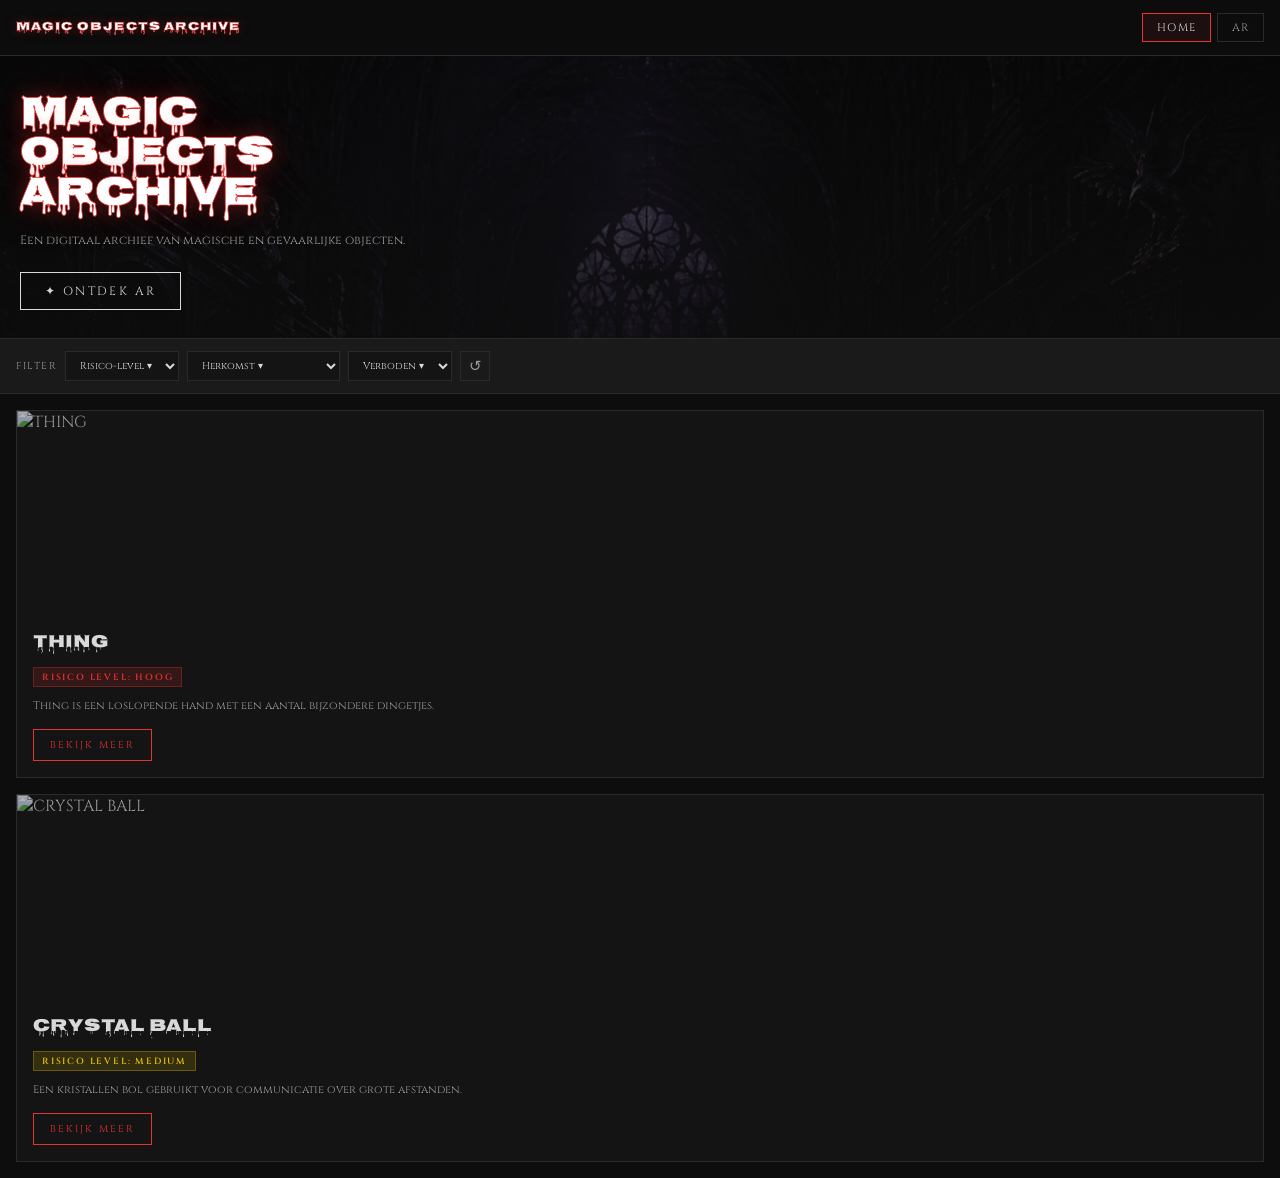
==== index.html @ 566a0c9f "Create index.html" ====
<!DOCTYPE html>
<html lang="nl">
<head>
  <meta charset="UTF-8">
  <meta name="viewport" content="width=device-width, initial-scale=1.0">
  <title>Magic Objects Archive</title>
  <link href="https://fonts.googleapis.com/css2?family=Nosifer&family=Cinzel:wght@400;600&family=Cinzel+Decorative:wght@400&display=swap" rel="stylesheet">
  <!-- A-Frame 1.2.0 + AR.js 3.4.0 (aanbevolen combinatie) -->
  <script src="https://aframe.io/releases/1.6.0/aframe.min.js"></script>
  <script src="https://raw.githack.com/AR-js-org/AR.js/3.4.7/aframe/build/aframe-ar.js"></script>
  <style>
    /* Kleuren */
    :root {
      --zwart: #0D0D0D;
      --donkergrijs: #1A1A1A;
      --kaartkleur: #141414;
      --tekst: #D9D9D9;
      --tekst-zacht: #9A9A9A;
      --rood: #E63232;
      --paars: #9561D0;
      --goud: #E6C200;
      --rand: #2A2A2A;
      --nav-hoogte: 56px;
    }

    * {
      margin: 0;
      padding: 0;
      box-sizing: border-box;
    }

    body {
      background-color: var(--zwart);
      color: var(--tekst);
      font-family: 'Cinzel', serif;
      min-height: 100vh;
    }

    /* Navigatie */
    nav {
      position: fixed;
      top: 0;
      left: 0;
      right: 0;
      height: var(--nav-hoogte);
      background-color: rgba(13, 13, 13, 0.95);
      border-bottom: 1px solid var(--rand);
      display: flex;
      align-items: center;
      justify-content: space-between;
      padding: 0 16px;
      z-index: 100;
    }

    .nav-logo {
      font-family: 'Nosifer', cursive;
      font-size: 12px;
      letter-spacing: 0.08em;
      text-transform: uppercase;
      color: #fff;
      -webkit-text-stroke: 0.5px var(--rood);
      text-shadow: 0 0 12px rgba(230, 50, 50, 0.35);
    }

    .nav-knoppen {
      display: flex;
      gap: 6px;
    }

    .nav-knop {
      background: none;
      border: 1px solid var(--rand);
      color: var(--tekst-zacht);
      font-family: 'Cinzel', serif;
      font-size: 11px;
      letter-spacing: 0.1em;
      padding: 6px 14px;
      cursor: pointer;
      text-transform: uppercase;
    }

    .nav-knop:hover,
    .nav-knop.actief {
      border-color: var(--rood);
      color: var(--tekst);
      background-color: rgba(230, 50, 50, 0.08);
    }

    /* Pagina's */
    .pagina {
      display: none;
      padding-top: var(--nav-hoogte);
      min-height: 100vh;
    }

    .pagina.actief {
      display: block;
    }

    /* Hero sectie */
    .hero {
      padding: 40px 20px 28px;
      position: relative;
      overflow: hidden;
      background-image: url('[data-uri]');
      background-size: cover;
      background-position: center top;
    }

    .hero::before {
      content: '';
      position: absolute;
      top: 0; left: 0; right: 0; bottom: 0;
      background: linear-gradient(to bottom, rgba(13,13,13,0.55) 0%, rgba(13,13,13,0.88) 100%);
      pointer-events: none;
    }

    .hero > * {
      position: relative;
      z-index: 1;
    }

    .hero-titel {
      font-family: 'Nosifer', cursive;
      font-size: 40px;
      line-height: 1;
      color: #fff;
      -webkit-text-stroke: 0.75px var(--rood);
      text-shadow: 0 0 20px rgba(230, 50, 50, 0.4), 0 0 60px rgba(230, 50, 50, 0.15);
      animation: flikkeren 6s infinite;
    }

    @keyframes flikkeren {
      0%, 97%, 100% { opacity: 1; }
      98% { opacity: 0.8; }
      99% { opacity: 1; }
    }


    .hero-tekst {
      font-size: 12px;
      color: var(--tekst-zacht);
      margin-top: 14px;
      line-height: 1.7;
    }

    .knop-rood {
      display: inline-block;
      margin-top: 22px;
      padding: 10px 24px;
      background-color: transparent;
      color: var(--tekst);
      font-family: 'Cinzel', serif;
      font-size: 12px;
      letter-spacing: 0.2em;
      text-transform: uppercase;
      border: 1px solid var(--tekst);
      cursor: pointer;
    }

    .knop-rood:hover {
      border-color: var(--rood);
      color: var(--rood);
    }

    /* Filter balk */
    .filter-balk {
      display: flex;
      align-items: center;
      gap: 8px;
      padding: 12px 16px;
      background-color: var(--donkergrijs);
      border-top: 1px solid var(--rand);
      border-bottom: 1px solid var(--rand);
      overflow-x: auto;
    }

    .filter-label {
      font-size: 10px;
      letter-spacing: 0.15em;
      color: var(--tekst-zacht);
      text-transform: uppercase;
      white-space: nowrap;
      flex-shrink: 0;
    }

    .filter-select {
      background-color: var(--kaartkleur);
      border: 1px solid var(--rand);
      color: var(--tekst);
      font-family: 'Cinzel', serif;
      font-size: 10px;
      padding: 6px 10px;
      cursor: pointer;
      outline: none;
      flex-shrink: 0;
    }

    .filter-reset {
      background: none;
      border: 1px solid var(--rand);
      color: var(--tekst-zacht);
      font-size: 15px;
      width: 30px;
      height: 30px;
      cursor: pointer;
      flex-shrink: 0;
    }

    .filter-reset:hover {
      border-color: var(--rood);
      color: var(--rood);
    }

    /* Object kaarten */
    .objecten-lijst {
      padding: 16px;
      display: flex;
      flex-direction: column;
      gap: 16px;
    }

    .object-kaart {
      background-color: var(--kaartkleur);
      border: 1px solid var(--rand);
      cursor: pointer;
      overflow: hidden;
    }

    .object-kaart:hover {
      border-color: var(--rood);
    }

    .kaart-afbeelding {
      width: 100%;
      height: 200px;
      object-fit: cover;
      display: block;
      filter: brightness(0.7);
    }

    .object-kaart:hover .kaart-afbeelding {
      filter: brightness(0.85);
    }

    .kaart-inhoud {
      padding: 16px;
    }

    .kaart-naam {
      font-family: 'Nosifer', cursive;
      font-size: 18px;
      color: var(--tekst);
    }

    /* Risico badge */
    .risico-badge {
      display: inline-block;
      padding: 3px 8px;
      font-size: 9px;
      letter-spacing: 0.2em;
      text-transform: uppercase;
      font-weight: 600;
      margin-top: 8px;
      border: 1px solid;
    }

    .risico-hoog {
      background-color: rgba(230, 50, 50, 0.15);
      color: var(--rood);
      border-color: rgba(230, 50, 50, 0.3);
    }

    .risico-medium {
      background-color: rgba(230, 194, 0, 0.15);
      color: var(--goud);
      border-color: rgba(230, 194, 0, 0.3);
    }

    .risico-laag {
      background-color: rgba(149, 97, 208, 0.15);
      color: var(--paars);
      border-color: rgba(149, 97, 208, 0.3);
    }

    .kaart-beschrijving {
      font-size: 11px;
      color: var(--tekst-zacht);
      margin-top: 10px;
      line-height: 1.6;
    }

    .kaart-knop {
      display: inline-block;
      margin-top: 14px;
      padding: 8px 16px;
      border: 1px solid var(--rood);
      color: var(--rood);
      font-size: 10px;
      letter-spacing: 0.2em;
      text-transform: uppercase;
      cursor: pointer;
      background: none;
      font-family: 'Cinzel', serif;
    }

    .kaart-knop:hover {
      background-color: rgba(230, 50, 50, 0.1);
    }

    /* Terug knop */
    .terug-knop {
      display: flex;
      align-items: center;
      gap: 8px;
      padding: 16px;
      color: var(--tekst-zacht);
      font-size: 11px;
      letter-spacing: 0.15em;
      text-transform: uppercase;
      cursor: pointer;
      background: none;
      border: none;
      font-family: 'Cinzel', serif;
    }

    .terug-knop:hover {
      color: var(--tekst);
    }

    /* Detail pagina */
    .detail-afbeelding {
      width: 100%;
      height: 240px;
      object-fit: cover;
      display: block;
      filter: brightness(0.7);
      border-bottom: 2px solid var(--rood);
    }

    .detail-inhoud {
      padding: 20px 16px;
    }

    .detail-naam {
      font-family: 'Nosifer', cursive;
      font-size: 26px;
      color: var(--tekst);
      line-height: 1.1;
    }

    .detail-tekst {
      font-size: 12px;
      color: var(--tekst-zacht);
      line-height: 1.8;
      margin-top: 14px;
    }

    .detail-sectie {
      margin-top: 20px;
      border-top: 1px solid var(--rand);
      padding-top: 14px;
    }

    .sectie-titel {
      font-size: 10px;
      letter-spacing: 0.25em;
      text-transform: uppercase;
      color: var(--paars);
      margin-bottom: 6px;
      font-weight: 600;
    }

    .sectie-inhoud {
      font-size: 12px;
      color: var(--tekst-zacht);
      line-height: 1.7;
    }

    /* Incident log */
    .incident-blok {
      background-color: var(--donkergrijs);
      border-left: 3px solid var(--goud);
      padding: 14px;
      margin-top: 10px;
    }

    .incident-titel {
      font-size: 10px;
      letter-spacing: 0.2em;
      color: var(--goud);
      text-transform: uppercase;
      margin-bottom: 6px;
      font-weight: 600;
    }

    .incident-tekst {
      font-size: 11px;
      color: var(--tekst-zacht);
      line-height: 1.7;
    }

    .incident-tekst li {
      margin-left: 16px;
      margin-top: 4px;
    }

    /* Waarschuwing */
    .waarschuwing-blok {
      background-color: #2A0A0A;
      border-left: 3px solid var(--rood);
      padding: 14px;
      margin-top: 10px;
    }

    .waarschuwing-titel {
      font-size: 10px;
      letter-spacing: 0.2em;
      color: var(--rood);
      text-transform: uppercase;
      margin-bottom: 6px;
      font-weight: 600;
    }

    .waarschuwing-tekst {
      font-size: 11px;
      color: #cc8080;
      line-height: 1.6;
    }

    /* AR knop op detailpagina */
    .knop-ar {
      display: block;
      width: 100%;
      margin-top: 28px;
      padding: 16px;
      background-color: transparent;
      color: var(--tekst);
      font-family: 'Cinzel', serif;
      font-size: 13px;
      letter-spacing: 0.2em;
      text-transform: uppercase;
      border: 1px solid var(--tekst);
      cursor: pointer;
      text-align: center;
    }

    .knop-ar:hover {
      border-color: var(--rood);
      color: var(--rood);
    }

    /* AR pagina - geen padding, a-scene vult het scherm */
    #pagina-ar {
      padding-top: 0;
    }

    #pagina-ar a-scene {
      width: 100%;
      height: 100vh;
      display: block;
    }

    /* HTML overlay bovenop de AR camera */
    .ar-overlay {
      position: fixed;
      top: 0; left: 0; right: 0; bottom: 0;
      z-index: 50;
      pointer-events: none;
    }

    /* Elementen die wel klikbaar zijn */
    .ar-overlay .terug-knop,
    .ar-overlay .ar-paneel,
    .ar-overlay .ar-status {
      pointer-events: auto;
    }

    /* Hoekjes */
    .hoek {
      position: absolute;
      width: 28px;
      height: 28px;
    }

    .hoek.lo { top: 70px; left: 16px; border-top: 2px solid rgba(230,50,50,0.7); border-left: 2px solid rgba(230,50,50,0.7); }
    .hoek.ro { top: 70px; right: 16px; border-top: 2px solid rgba(230,50,50,0.7); border-right: 2px solid rgba(230,50,50,0.7); }
    .hoek.lo2 { bottom: 16px; left: 16px; border-bottom: 2px solid rgba(230,50,50,0.7); border-left: 2px solid rgba(230,50,50,0.7); }
    .hoek.ro2 { bottom: 16px; right: 16px; border-bottom: 2px solid rgba(230,50,50,0.7); border-right: 2px solid rgba(230,50,50,0.7); }

    /* Status label */
    .ar-status {
      position: absolute;
      top: 70px;
      left: 50%;
      transform: translateX(-50%);
      background-color: rgba(13,13,13,0.8);
      border: 1px solid rgba(230,50,50,0.3);
      padding: 4px 14px;
      font-size: 9px;
      letter-spacing: 0.2em;
      text-transform: uppercase;
      color: var(--rood);
      white-space: nowrap;
    }

    /* Terug knop in AR */
    .ar-terug {
      position: absolute;
      top: 60px;
      left: 0;
    }

    /* Marker instructie in het midden */
    .ar-instructie {
      position: absolute;
      top: 50%;
      left: 50%;
      transform: translate(-50%, -50%);
      background-color: rgba(13,13,13,0.75);
      border: 1px solid var(--rand);
      padding: 14px 20px;
      font-size: 10px;
      letter-spacing: 0.15em;
      text-transform: uppercase;
      color: var(--tekst-zacht);
      text-align: center;
      white-space: nowrap;
      pointer-events: none;
    }

    .ar-instructie span {
      display: block;
      font-size: 8px;
      margin-top: 6px;
      color: var(--paars);
    }

    /* Crosshair in midden van scherm */
    .ar-crosshair {
      position: absolute;
      top: 50%;
      left: 50%;
      transform: translate(-50%, -50%);
      width: 20px;
      height: 20px;
      pointer-events: none;
    }

    .ar-crosshair::before,
    .ar-crosshair::after {
      content: '';
      position: absolute;
      background-color: rgba(230, 50, 50, 0.7);
    }

    .ar-crosshair::before {
      width: 2px; height: 100%;
      left: 50%; transform: translateX(-50%);
    }

    .ar-crosshair::after {
      width: 100%; height: 2px;
      top: 50%; transform: translateY(-50%);
    }

    /* AR info paneel onderaan */
    .ar-paneel {
      position: absolute;
      bottom: 0; left: 0; right: 0;
      background-color: rgba(13,13,13,0.93);
      border-top: 1px solid var(--rand);
      padding: 16px;
      max-height: 50%;
      overflow-y: auto;
    }

    .ar-object-naam {
      font-family: 'Nosifer', cursive;
      font-size: 20px;
      color: var(--tekst);
      text-shadow: 0 0 15px rgba(230,50,50,0.4);
    }

    .ar-object-sub {
      font-size: 9px;
      letter-spacing: 0.2em;
      text-transform: uppercase;
      color: var(--tekst-zacht);
      margin-top: 2px;
    }

    .ar-beschrijving {
      font-size: 11px;
      color: var(--tekst-zacht);
      line-height: 1.7;
      margin-top: 10px;
    }

    .ar-detail-blok {
      margin-top: 12px;
      border-top: 1px solid var(--rand);
      padding-top: 10px;
    }

    .ar-detail-label {
      font-size: 9px;
      letter-spacing: 0.2em;
      text-transform: uppercase;
      color: var(--paars);
      margin-bottom: 4px;
    }

    .ar-detail-waarde {
      font-size: 11px;
      color: var(--tekst-zacht);
    }

    .ar-incident-blok {
      background-color: rgba(26,26,26,0.9);
      border-left: 2px solid var(--goud);
      padding: 10px 12px;
      margin-top: 8px;
    }

    .ar-incident-label {
      font-size: 9px;
      letter-spacing: 0.2em;
      text-transform: uppercase;
      color: var(--goud);
      margin-bottom: 4px;
    }

    .ar-incident-tekst {
      font-size: 10px;
      color: var(--tekst-zacht);
      line-height: 1.6;
    }

    /* Paneel sluiten knop */
    .ar-paneel-sluit {
      position: absolute;
      top: 12px; right: 12px;
      background: none;
      border: 1px solid var(--rand);
      color: var(--tekst-zacht);
      font-size: 14px;
      width: 28px; height: 28px;
      cursor: pointer;
      font-family: 'Cinzel', serif;
    }

    .ar-paneel-sluit:hover {
      border-color: var(--rood);
      color: var(--rood);
    }

    /* Fout modal */
    .modal-achtergrond {
      display: none;
      position: fixed;
      top: 0; left: 0; right: 0; bottom: 0;
      background-color: rgba(0,0,0,0.7);
      z-index: 200;
      align-items: center;
      justify-content: center;
      padding: 24px;
    }

    .modal-achtergrond.zichtbaar {
      display: flex;
    }

    .modal-box {
      background-color: var(--donkergrijs);
      border: 1px solid var(--rand);
      border-top: 3px solid var(--rood);
      max-width: 340px;
      width: 100%;
    }

    .modal-hoofd {
      display: flex;
      align-items: center;
      justify-content: space-between;
      padding: 16px;
      border-bottom: 1px solid var(--rand);
      background-color: rgba(230,50,50,0.1);
    }

    .modal-hoofd-tekst {
      font-size: 13px;
      letter-spacing: 0.1em;
      text-transform: uppercase;
      color: var(--rood);
      font-weight: 600;
    }

    .modal-sluit {
      background-color: var(--rood);
      border: none;
      color: #fff;
      width: 24px;
      height: 24px;
      cursor: pointer;
      font-size: 14px;
      font-weight: 700;
    }

    .modal-inhoud {
      padding: 20px 16px;
      font-size: 12px;
      color: var(--tekst-zacht);
      line-height: 1.7;
    }

    .modal-inhoud strong {
      color: var(--tekst);
      display: block;
      margin-bottom: 6px;
    }

    .modal-footer {
      padding: 0 16px 16px;
    }

    .modal-sluit-knop {
      display: block;
      width: 100%;
      padding: 12px;
      background: none;
      border: 1px solid var(--rand);
      color: var(--tekst-zacht);
      font-family: 'Cinzel', serif;
      font-size: 11px;
      letter-spacing: 0.15em;
      text-transform: uppercase;
      cursor: pointer;
      text-align: center;
    }

    .modal-sluit-knop:hover {
      border-color: var(--tekst);
      color: var(--tekst);
    }
  </style>
</head>
<body>

<!-- Navigatie -->
<nav>
  <div class="nav-logo">MAGIC OBJECTS ARCHIVE</div>
  <div class="nav-knoppen">
    <button class="nav-knop actief" onclick="showPage('home')">Home</button>
    <button class="nav-knop" onclick="showPage('ar')">AR</button>
  </div>
</nav>

<!-- Homepage -->
<div id="pagina-home" class="pagina actief">

  <div class="hero">
    <h1 class="hero-titel">MAGIC<br>OBJECTS<br>ARCHIVE</h1>
    <p class="hero-tekst">Een digitaal archief van magische en gevaarlijke objecten.</p>
    <button class="knop-rood" onclick="showPage('ar')">✦ ONTDEK AR</button>
  </div>

  <div class="filter-balk">
    <span class="filter-label">Filter</span>
    <select class="filter-select" id="filter-risico" onchange="filterToepassen()">
      <option value="">Risico-level ▾</option>
      <option value="hoog">Hoog</option>
      <option value="medium">Medium</option>
      <option value="laag">Laag</option>
    </select>
    <select class="filter-select" id="filter-herkomst" onchange="filterToepassen()">
      <option value="">Herkomst ▾</option>
      <option value="onbekend">Onbekend</option>
      <option value="nevermore">Nevermore Academy</option>
      <option value="addams">Addams Familie</option>
    </select>
    <select class="filter-select" id="filter-verboden" onchange="filterToepassen()">
      <option value="">Verboden ▾</option>
      <option value="ja">Verboden</option>
      <option value="nee">Toegestaan</option>
    </select>
    <button class="filter-reset" onclick="filterResetten()" title="Reset filters">↺</button>
  </div>

  <div class="objecten-lijst" id="objecten-lijst">
    <!-- Wordt ingeladen via JavaScript -->
  </div>

</div>

<!-- Detail pagina -->
<div id="pagina-detail" class="pagina">
  <button class="terug-knop" onclick="showPage('home')">← TERUG</button>
  <div id="detail-inhoud"></div>
</div>

<!-- AR pagina -->
<div id="pagina-ar" class="pagina">

  <!-- A-Frame AR scene -->
  <a-scene
    id="ar-scene"
    embedded
    arjs="sourceType: webcam; debugUIEnabled: false;"
    vr-mode-ui="enabled: false">

    <!-- Thing placeholder: rode hand-achtige vorm -->
    <a-entity id="obj-thing" class="clickable" position="-0.8 0 -3">
      <!-- Handpalm -->
      <a-box color="#C0392B" width="0.35" height="0.45" depth="0.1" position="0 0 0"></a-box>
      <!-- Vingers -->
      <a-box color="#C0392B" width="0.07" height="0.28" depth="0.09" position="-0.12 0.36 0"></a-box>
      <a-box color="#C0392B" width="0.07" height="0.32" depth="0.09" position="-0.04 0.38 0"></a-box>
      <a-box color="#C0392B" width="0.07" height="0.30" depth="0.09" position="0.04 0.37 0"></a-box>
      <a-box color="#C0392B" width="0.07" height="0.24" depth="0.09" position="0.12 0.34 0"></a-box>
      <!-- Duim -->
      <a-box color="#C0392B" width="0.16" height="0.07" depth="0.09" position="-0.25 0.06 0"></a-box>
      <!-- Label -->
      <a-text value="THING" position="0 -0.45 0.1" align="center" color="white" width="2.5"></a-text>
    </a-entity>

    <!-- Crystal Ball placeholder: paarse gloeiende bol -->
    <a-entity id="obj-crystal" class="clickable" position="0.8 0 -3">
      <!-- Buitenste transparante bol -->
      <a-sphere color="#9561D0" radius="0.28" opacity="0.3"></a-sphere>
      <!-- Binnenste bol -->
      <a-sphere color="#9561D0" radius="0.22" opacity="0.85"></a-sphere>
      <!-- Gloed kern -->
      <a-sphere color="#C39EE8" radius="0.12" opacity="0.9"></a-sphere>
      <!-- Label -->
      <a-text value="CRYSTAL BALL" position="0 -0.45 0.1" align="center" color="white" width="2.5"></a-text>
    </a-entity>

    <!-- Camera met raycaster voor object detectie -->
    <a-entity camera>
      <a-entity
        id="ar-cursor"
        cursor="fuse: true; fuseTimeout: 1500"
        position="0 0 -1"
        geometry="primitive: ring; radiusInner: 0.02; radiusOuter: 0.03"
        material="color: #E63232; shader: flat"
        raycaster="objects: .clickable; far: 100">
      </a-entity>
    </a-entity>

  </a-scene>

  <!-- HTML overlay bovenop de AR camera -->
  <div class="ar-overlay">
    <div class="hoek lo"></div>
    <div class="hoek ro"></div>
    <div class="hoek lo2"></div>
    <div class="hoek ro2"></div>

    <div class="ar-status">● AR ACTIEF</div>
    <button class="terug-knop ar-terug" onclick="arPauze(); showPage('home')">← TERUG</button>

    <!-- Crosshair in het midden -->
    <div class="ar-crosshair" id="ar-crosshair"></div>

    <!-- Instructie (verdwijnt als object gevonden is) -->
    <div class="ar-instructie" id="ar-instructie">
      Richt op een object
      <span>Blijf 1,5 seconde gericht voor informatie</span>
    </div>

    <!-- Info paneel (verschijnt als object wordt gericht) -->
    <div class="ar-paneel" id="ar-paneel" style="display:none;">
      <button class="ar-paneel-sluit" onclick="arPaneelSluiten()">✕</button>
    </div>
  </div>

</div>

<!-- Fout modal -->
<div class="modal-achtergrond" id="fout-modal" onclick="modalSluiten(event)">
  <div class="modal-box">
    <div class="modal-hoofd">
      <span class="modal-hoofd-tekst">⚠ Er is een fout opgetreden!</span>
      <button class="modal-sluit" onclick="closeModal()">✕</button>
    </div>
    <div class="modal-inhoud" id="modal-tekst">
      <strong>AR kan niet geladen worden, omdat er geen cameratoesteming is.</strong>
      Ga naar instellingen en zet cameratoesteming aan!
    </div>
    <div class="modal-footer">
      <button class="modal-sluit-knop" onclick="closeModal()">Sluiten</button>
    </div>
  </div>
</div>

<script>
  // Data van de objecten
  const objecten = [
    {
      id: 'thing',
      naam: 'THING',
      risico: 'hoog',
      herkomst: 'onbekend',
      verboden: 'ja',
      beschrijving: 'Thing is een levende hand binnen het archief. Oorspronkelijk was Thing de hand van Isaac Night, een voormalige student van Nevermore Academy. Tijdens een ongeluk met een gevaarlijke machine werd zijn hand afgehakt. Door een elektrische ontlading kwam de hand vervolgens tot leven.',
      korteBeschrijving: 'Thing is een loslopende hand met een aantal bijzondere dingetjes.',
      magischeEigenschappen: 'Levende hand zonder lichaam',
      incidents: [
        {
          titel: 'Incidenten Log #001',
          tekst: 'Thing werd tijdelijk opnieuw vastgemaakt aan zijn oorspronkelijke eigenaar Isaac Night. Tijdens dit incident viel alle communicatie met het object volledig weg. Uiteindelijk wist Thing zichzelf los te maken en Isaac Night uit te schakelen door zijn mechanische hart te verwijderen.'
        }
      ],
      waarschuwing: 'Het is nog niet volledig onderzocht of herinneringen of bewustzijn van Isaac Night nog aanwezig zijn binnen het object.',
      afbeelding: 'https://images.unsplash.com/photo-1518709268805-4e9042af9f23?w=600&q=80'
    },
    {
      id: 'crystal-ball',
      naam: 'CRYSTAL BALL',
      risico: 'medium',
      herkomst: 'addams',
      verboden: 'nee',
      beschrijving: 'De Crystal Ball is een magisch object binnen het archief dat gebruikt wordt voor communicatie over grote afstanden. Het object werd oorspronkelijk door Morticia Addams aan Wednesday gegeven bij haar aankomst op Nevermore Academy, zodat zij contact konden houden.',
      korteBeschrijving: 'Een kristallen bol gebruikt voor communicatie over grote afstanden.',
      magischeEigenschappen: 'Magische communicatie over grote afstanden',
      incidents: [
        {
          titel: 'Incidenten Log #001',
          tekst: 'Tijdens haar eerste avond op Nevermore Academy gebruikte Wednesday de Crystal Ball om haar ouders te vertellen over meerdere gevaarlijke gebeurtenissen, waaronder twee bijna-doodervaringen, een monster en de mogelijkheid dat zij verantwoordelijk zou zijn voor de vernietiging van Nevermore.'
        }
      ],
      waarschuwing: 'Gebruik van de Crystal Ball tijdens psychische uitputting wordt afgeraden. Dit kan leiden tot aanvallen en een verdere verslechtering van de mentale toestand van de gebruiker.',
      afbeelding: 'https://images.unsplash.com/photo-1516035069371-29a1b244cc32?w=600&q=80'
    }
  ];

  // Actieve filters
  let actieveFilters = {
    risico: '',
    herkomst: '',
    verboden: ''
  };

  // Of de AR al geladen is
  let arGeladen = false;
  let gekozenArObject = null;

  // Pagina's wisselen
  function showPage(pagina) {
    document.querySelectorAll('.pagina').forEach(function(p) {
      p.classList.remove('actief');
    });

    document.querySelectorAll('.nav-knop').forEach(function(k) {
      k.classList.remove('actief');
    });

    document.getElementById('pagina-' + pagina).classList.add('actief');

    var knoppen = document.querySelectorAll('.nav-knop');
    if (pagina === 'home' || pagina === 'detail') {
      knoppen[0].classList.add('actief');
    } else if (pagina === 'ar') {
      knoppen[1].classList.add('actief');
      arHervatten();
    }

    window.scrollTo(0, 0);
  }

  // Objecten lijst tonen
  function lijstTonen() {
    var lijst = document.getElementById('objecten-lijst');

    var gefilterd = objecten.filter(function(obj) {
      if (actieveFilters.risico && obj.risico !== actieveFilters.risico) return false;
      if (actieveFilters.herkomst && obj.herkomst !== actieveFilters.herkomst) return false;
      if (actieveFilters.verboden && obj.verboden !== actieveFilters.verboden) return false;
      return true;
    });

    if (gefilterd.length === 0) {
      lijst.innerHTML = '<p style="padding:32px; text-align:center; color:var(--tekst-zacht); font-size:12px; letter-spacing:0.15em;">GEEN OBJECTEN GEVONDEN</p>';
      return;
    }

    var html = '';
    for (var i = 0; i < gefilterd.length; i++) {
      var obj = gefilterd[i];
      html += '<div class="object-kaart" onclick="detailTonen(\'' + obj.id + '\')">';
      html += '<img class="kaart-afbeelding" src="' + obj.afbeelding + '" alt="' + obj.naam + '">';
      html += '<div class="kaart-inhoud">';
      html += '<div class="kaart-naam">' + obj.naam + '</div>';
      html += '<div class="risico-badge risico-' + obj.risico + '">RISICO LEVEL: ' + obj.risico.toUpperCase() + '</div>';
      html += '<p class="kaart-beschrijving">' + obj.korteBeschrijving + '</p>';
      html += '<button class="kaart-knop">BEKIJK MEER</button>';
      html += '</div>';
      html += '</div>';
    }

    lijst.innerHTML = html;
  }

  // Filter toepassen
  function filterToepassen() {
    actieveFilters.risico = document.getElementById('filter-risico').value;
    actieveFilters.herkomst = document.getElementById('filter-herkomst').value;
    actieveFilters.verboden = document.getElementById('filter-verboden').value;
    lijstTonen();
  }

  // Filter resetten
  function filterResetten() {
    document.getElementById('filter-risico').value = '';
    document.getElementById('filter-herkomst').value = '';
    document.getElementById('filter-verboden').value = '';
    actieveFilters = { risico: '', herkomst: '', verboden: '' };
    lijstTonen();
  }

  // Detail pagina tonen
  function detailTonen(objectId) {
    var obj = null;
    for (var i = 0; i < objecten.length; i++) {
      if (objecten[i].id === objectId) {
        obj = objecten[i];
        break;
      }
    }
    if (!obj) return;

    var incidentHtml = '';
    for (var i = 0; i < obj.incidents.length; i++) {
      var inc = obj.incidents[i];
      incidentHtml += '<div class="incident-blok">';
      incidentHtml += '<div class="incident-titel">● ' + inc.titel + '</div>';
      incidentHtml += '<p class="incident-tekst">' + inc.tekst + '</p>';
      incidentHtml += '</div>';
    }

    var html = '';
    html += '<img class="detail-afbeelding" src="' + obj.afbeelding + '" alt="' + obj.naam + '">';
    html += '<div class="detail-inhoud">';
    html += '<div class="detail-naam">' + obj.naam + '</div>';
    html += '<div class="risico-badge risico-' + obj.risico + '" style="margin-top:10px">RISICO LEVEL: ' + obj.risico.toUpperCase() + '</div>';
    html += '<p class="detail-tekst">' + obj.beschrijving + '</p>';
    html += '<div class="detail-sectie">';
    html += '<div class="sectie-titel">Herkomst</div>';
    html += '<div class="sectie-inhoud">' + obj.herkomst.charAt(0).toUpperCase() + obj.herkomst.slice(1) + '</div>';
    html += '</div>';
    html += '<div class="detail-sectie">';
    html += '<div class="sectie-titel">Magische Eigenschappen</div>';
    html += '<div class="sectie-inhoud">' + obj.magischeEigenschappen + '</div>';
    html += '</div>';
    html += '<div class="detail-sectie">' + incidentHtml + '</div>';
    html += '<div class="detail-sectie">';
    html += '<div class="waarschuwing-blok">';
    html += '<div class="waarschuwing-titel">⚠ Waarschuwing</div>';
    html += '<p class="waarschuwing-tekst">' + obj.waarschuwing + '</p>';
    html += '</div>';
    html += '</div>';
    html += '<button class="knop-ar" onclick="arOpenenMet(\'' + obj.id + '\')">▶ BEKIJK IN AR</button>';
    html += '</div>';

    document.getElementById('detail-inhoud').innerHTML = html;
    showPage('detail');
  }

  // AR - event listeners instellen als de scene geladen is
  document.addEventListener('DOMContentLoaded', function() {
    var scene = document.getElementById('ar-scene');
    if (!scene) return;

    scene.addEventListener('loaded', function() {

      // Thing aanklikken / richten
      var objThing = document.getElementById('obj-thing');
      if (objThing) {
        objThing.addEventListener('click', function() {
          arObjectKiezen('thing');
        });
        objThing.addEventListener('mouseenter', function() {
          document.getElementById('ar-instructie').style.display = 'none';
        });
        objThing.addEventListener('mouseleave', function() {
          if (document.getElementById('ar-paneel').style.display === 'none') {
            document.getElementById('ar-instructie').style.display = 'block';
          }
        });
      }

      // Crystal Ball aanklikken / richten
      var objCrystal = document.getElementById('obj-crystal');
      if (objCrystal) {
        objCrystal.addEventListener('click', function() {
          arObjectKiezen('crystal-ball');
        });
        objCrystal.addEventListener('mouseenter', function() {
          document.getElementById('ar-instructie').style.display = 'none';
        });
        objCrystal.addEventListener('mouseleave', function() {
          if (document.getElementById('ar-paneel').style.display === 'none') {
            document.getElementById('ar-instructie').style.display = 'block';
          }
        });
      }
    });
  });

  // AR resetten (bij teruggaan naar home)
  function arPauze() {
    gekozenArObject = null;
    document.getElementById('ar-paneel').style.display = 'none';
    document.getElementById('ar-instructie').style.display = 'block';
  }

  // AR pagina openen
  function arHervatten() {
    if (gekozenArObject) {
      arObjectKiezen(gekozenArObject);
    }
  }

  // Info paneel sluiten
  function arPaneelSluiten() {
    document.getElementById('ar-paneel').style.display = 'none';
    document.getElementById('ar-instructie').style.display = 'block';
    gekozenArObject = null;
  }

  // Object info tonen
  function arObjectKiezen(objectId) {
    gekozenArObject = objectId;

    var obj = null;
    for (var i = 0; i < objecten.length; i++) {
      if (objecten[i].id === objectId) { obj = objecten[i]; break; }
    }
    if (!obj) return;

    document.getElementById('ar-instructie').style.display = 'none';

    var incidentHtml = '';
    for (var i = 0; i < obj.incidents.length; i++) {
      var inc = obj.incidents[i];
      incidentHtml += '<div class="ar-incident-blok">';
      incidentHtml += '<div class="ar-incident-label">● ' + inc.titel + '</div>';
      incidentHtml += '<p class="ar-incident-tekst">' + inc.tekst + '</p>';
      incidentHtml += '</div>';
    }

    var paneel = document.getElementById('ar-paneel');
    paneel.style.display = 'block';
    paneel.innerHTML = '<button class="ar-paneel-sluit" onclick="arPaneelSluiten()">✕</button>'
      + '<div class="ar-object-naam">' + obj.naam + '</div>'
      + '<div class="ar-object-sub">MAGIC OBJECTS ARCHIVE — OBJECT #' + obj.id.toUpperCase() + '</div>'
      + '<div class="risico-badge risico-' + obj.risico + '" style="margin-top:8px">RISICO LEVEL: ' + obj.risico.toUpperCase() + '</div>'
      + '<p class="ar-beschrijving">' + obj.beschrijving + '</p>'
      + '<div class="ar-detail-blok">'
      + '<div class="ar-detail-label">Herkomst</div>'
      + '<div class="ar-detail-waarde">' + obj.herkomst.charAt(0).toUpperCase() + obj.herkomst.slice(1) + '</div>'
      + '</div>'
      + '<div class="ar-detail-blok">'
      + '<div class="ar-detail-label">Magische Eigenschappen</div>'
      + '<div class="ar-detail-waarde">' + obj.magischeEigenschappen + '</div>'
      + '</div>'
      + '<div class="ar-detail-blok">' + incidentHtml + '</div>';
  }

  // AR openen met een specifiek object (vanuit detailpagina)
  function arOpenenMet(objectId) {
    gekozenArObject = objectId;
    showPage('ar');
  }

  // Modal sluiten
  function closeModal() {
    document.getElementById('fout-modal').classList.remove('zichtbaar');
  }

  function modalSluiten(event) {
    if (event.target === document.getElementById('fout-modal')) {
      closeModal();
    }
  }

  // Pagina opstarten
  lijstTonen();
</script>
</body>
</html>
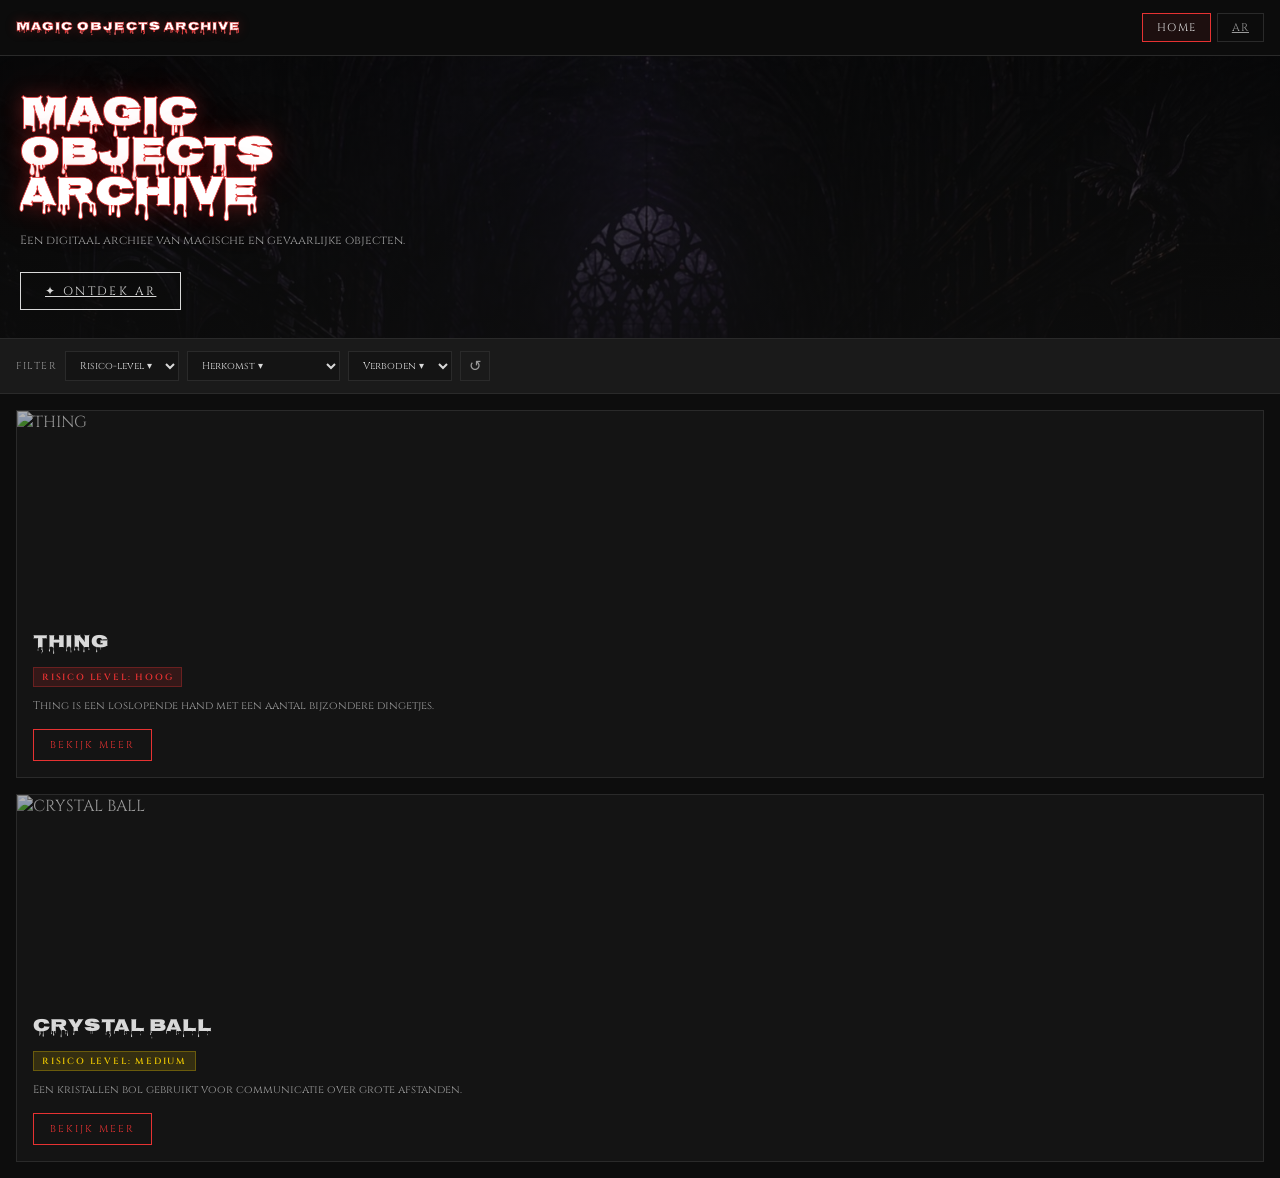
==== commit 27001d4a: "test" ====
--- a/index.html
+++ b/index.html
@@ -5,745 +5,7 @@
   <meta name="viewport" content="width=device-width, initial-scale=1.0">
   <title>Magic Objects Archive</title>
   <link href="https://fonts.googleapis.com/css2?family=Nosifer&family=Cinzel:wght@400;600&family=Cinzel+Decorative:wght@400&display=swap" rel="stylesheet">
-  <!-- A-Frame 1.2.0 + AR.js 3.4.0 (aanbevolen combinatie) -->
-  <script src="https://aframe.io/releases/1.6.0/aframe.min.js"></script>
-  <script src="https://raw.githack.com/AR-js-org/AR.js/3.4.7/aframe/build/aframe-ar.js"></script>
-  <style>
-    /* Kleuren */
-    :root {
-      --zwart: #0D0D0D;
-      --donkergrijs: #1A1A1A;
-      --kaartkleur: #141414;
-      --tekst: #D9D9D9;
-      --tekst-zacht: #9A9A9A;
-      --rood: #E63232;
-      --paars: #9561D0;
-      --goud: #E6C200;
-      --rand: #2A2A2A;
-      --nav-hoogte: 56px;
-    }
-
-    * {
-      margin: 0;
-      padding: 0;
-      box-sizing: border-box;
-    }
-
-    body {
-      background-color: var(--zwart);
-      color: var(--tekst);
-      font-family: 'Cinzel', serif;
-      min-height: 100vh;
-    }
-
-    /* Navigatie */
-    nav {
-      position: fixed;
-      top: 0;
-      left: 0;
-      right: 0;
-      height: var(--nav-hoogte);
-      background-color: rgba(13, 13, 13, 0.95);
-      border-bottom: 1px solid var(--rand);
-      display: flex;
-      align-items: center;
-      justify-content: space-between;
-      padding: 0 16px;
-      z-index: 100;
-    }
-
-    .nav-logo {
-      font-family: 'Nosifer', cursive;
-      font-size: 12px;
-      letter-spacing: 0.08em;
-      text-transform: uppercase;
-      color: #fff;
-      -webkit-text-stroke: 0.5px var(--rood);
-      text-shadow: 0 0 12px rgba(230, 50, 50, 0.35);
-    }
-
-    .nav-knoppen {
-      display: flex;
-      gap: 6px;
-    }
-
-    .nav-knop {
-      background: none;
-      border: 1px solid var(--rand);
-      color: var(--tekst-zacht);
-      font-family: 'Cinzel', serif;
-      font-size: 11px;
-      letter-spacing: 0.1em;
-      padding: 6px 14px;
-      cursor: pointer;
-      text-transform: uppercase;
-    }
-
-    .nav-knop:hover,
-    .nav-knop.actief {
-      border-color: var(--rood);
-      color: var(--tekst);
-      background-color: rgba(230, 50, 50, 0.08);
-    }
-
-    /* Pagina's */
-    .pagina {
-      display: none;
-      padding-top: var(--nav-hoogte);
-      min-height: 100vh;
-    }
-
-    .pagina.actief {
-      display: block;
-    }
-
-    /* Hero sectie */
-    .hero {
-      padding: 40px 20px 28px;
-      position: relative;
-      overflow: hidden;
-      background-image: url('[data-uri]');
-      background-size: cover;
-      background-position: center top;
-    }
-
-    .hero::before {
-      content: '';
-      position: absolute;
-      top: 0; left: 0; right: 0; bottom: 0;
-      background: linear-gradient(to bottom, rgba(13,13,13,0.55) 0%, rgba(13,13,13,0.88) 100%);
-      pointer-events: none;
-    }
-
-    .hero > * {
-      position: relative;
-      z-index: 1;
-    }
-
-    .hero-titel {
-      font-family: 'Nosifer', cursive;
-      font-size: 40px;
-      line-height: 1;
-      color: #fff;
-      -webkit-text-stroke: 0.75px var(--rood);
-      text-shadow: 0 0 20px rgba(230, 50, 50, 0.4), 0 0 60px rgba(230, 50, 50, 0.15);
-      animation: flikkeren 6s infinite;
-    }
-
-    @keyframes flikkeren {
-      0%, 97%, 100% { opacity: 1; }
-      98% { opacity: 0.8; }
-      99% { opacity: 1; }
-    }
-
-
-    .hero-tekst {
-      font-size: 12px;
-      color: var(--tekst-zacht);
-      margin-top: 14px;
-      line-height: 1.7;
-    }
-
-    .knop-rood {
-      display: inline-block;
-      margin-top: 22px;
-      padding: 10px 24px;
-      background-color: transparent;
-      color: var(--tekst);
-      font-family: 'Cinzel', serif;
-      font-size: 12px;
-      letter-spacing: 0.2em;
-      text-transform: uppercase;
-      border: 1px solid var(--tekst);
-      cursor: pointer;
-    }
-
-    .knop-rood:hover {
-      border-color: var(--rood);
-      color: var(--rood);
-    }
-
-    /* Filter balk */
-    .filter-balk {
-      display: flex;
-      align-items: center;
-      gap: 8px;
-      padding: 12px 16px;
-      background-color: var(--donkergrijs);
-      border-top: 1px solid var(--rand);
-      border-bottom: 1px solid var(--rand);
-      overflow-x: auto;
-    }
-
-    .filter-label {
-      font-size: 10px;
-      letter-spacing: 0.15em;
-      color: var(--tekst-zacht);
-      text-transform: uppercase;
-      white-space: nowrap;
-      flex-shrink: 0;
-    }
-
-    .filter-select {
-      background-color: var(--kaartkleur);
-      border: 1px solid var(--rand);
-      color: var(--tekst);
-      font-family: 'Cinzel', serif;
-      font-size: 10px;
-      padding: 6px 10px;
-      cursor: pointer;
-      outline: none;
-      flex-shrink: 0;
-    }
-
-    .filter-reset {
-      background: none;
-      border: 1px solid var(--rand);
-      color: var(--tekst-zacht);
-      font-size: 15px;
-      width: 30px;
-      height: 30px;
-      cursor: pointer;
-      flex-shrink: 0;
-    }
-
-    .filter-reset:hover {
-      border-color: var(--rood);
-      color: var(--rood);
-    }
-
-    /* Object kaarten */
-    .objecten-lijst {
-      padding: 16px;
-      display: flex;
-      flex-direction: column;
-      gap: 16px;
-    }
-
-    .object-kaart {
-      background-color: var(--kaartkleur);
-      border: 1px solid var(--rand);
-      cursor: pointer;
-      overflow: hidden;
-    }
-
-    .object-kaart:hover {
-      border-color: var(--rood);
-    }
-
-    .kaart-afbeelding {
-      width: 100%;
-      height: 200px;
-      object-fit: cover;
-      display: block;
-      filter: brightness(0.7);
-    }
-
-    .object-kaart:hover .kaart-afbeelding {
-      filter: brightness(0.85);
-    }
-
-    .kaart-inhoud {
-      padding: 16px;
-    }
-
-    .kaart-naam {
-      font-family: 'Nosifer', cursive;
-      font-size: 18px;
-      color: var(--tekst);
-    }
-
-    /* Risico badge */
-    .risico-badge {
-      display: inline-block;
-      padding: 3px 8px;
-      font-size: 9px;
-      letter-spacing: 0.2em;
-      text-transform: uppercase;
-      font-weight: 600;
-      margin-top: 8px;
-      border: 1px solid;
-    }
-
-    .risico-hoog {
-      background-color: rgba(230, 50, 50, 0.15);
-      color: var(--rood);
-      border-color: rgba(230, 50, 50, 0.3);
-    }
-
-    .risico-medium {
-      background-color: rgba(230, 194, 0, 0.15);
-      color: var(--goud);
-      border-color: rgba(230, 194, 0, 0.3);
-    }
-
-    .risico-laag {
-      background-color: rgba(149, 97, 208, 0.15);
-      color: var(--paars);
-      border-color: rgba(149, 97, 208, 0.3);
-    }
-
-    .kaart-beschrijving {
-      font-size: 11px;
-      color: var(--tekst-zacht);
-      margin-top: 10px;
-      line-height: 1.6;
-    }
-
-    .kaart-knop {
-      display: inline-block;
-      margin-top: 14px;
-      padding: 8px 16px;
-      border: 1px solid var(--rood);
-      color: var(--rood);
-      font-size: 10px;
-      letter-spacing: 0.2em;
-      text-transform: uppercase;
-      cursor: pointer;
-      background: none;
-      font-family: 'Cinzel', serif;
-    }
-
-    .kaart-knop:hover {
-      background-color: rgba(230, 50, 50, 0.1);
-    }
-
-    /* Terug knop */
-    .terug-knop {
-      display: flex;
-      align-items: center;
-      gap: 8px;
-      padding: 16px;
-      color: var(--tekst-zacht);
-      font-size: 11px;
-      letter-spacing: 0.15em;
-      text-transform: uppercase;
-      cursor: pointer;
-      background: none;
-      border: none;
-      font-family: 'Cinzel', serif;
-    }
-
-    .terug-knop:hover {
-      color: var(--tekst);
-    }
-
-    /* Detail pagina */
-    .detail-afbeelding {
-      width: 100%;
-      height: 240px;
-      object-fit: cover;
-      display: block;
-      filter: brightness(0.7);
-      border-bottom: 2px solid var(--rood);
-    }
-
-    .detail-inhoud {
-      padding: 20px 16px;
-    }
-
-    .detail-naam {
-      font-family: 'Nosifer', cursive;
-      font-size: 26px;
-      color: var(--tekst);
-      line-height: 1.1;
-    }
-
-    .detail-tekst {
-      font-size: 12px;
-      color: var(--tekst-zacht);
-      line-height: 1.8;
-      margin-top: 14px;
-    }
-
-    .detail-sectie {
-      margin-top: 20px;
-      border-top: 1px solid var(--rand);
-      padding-top: 14px;
-    }
-
-    .sectie-titel {
-      font-size: 10px;
-      letter-spacing: 0.25em;
-      text-transform: uppercase;
-      color: var(--paars);
-      margin-bottom: 6px;
-      font-weight: 600;
-    }
-
-    .sectie-inhoud {
-      font-size: 12px;
-      color: var(--tekst-zacht);
-      line-height: 1.7;
-    }
-
-    /* Incident log */
-    .incident-blok {
-      background-color: var(--donkergrijs);
-      border-left: 3px solid var(--goud);
-      padding: 14px;
-      margin-top: 10px;
-    }
-
-    .incident-titel {
-      font-size: 10px;
-      letter-spacing: 0.2em;
-      color: var(--goud);
-      text-transform: uppercase;
-      margin-bottom: 6px;
-      font-weight: 600;
-    }
-
-    .incident-tekst {
-      font-size: 11px;
-      color: var(--tekst-zacht);
-      line-height: 1.7;
-    }
-
-    .incident-tekst li {
-      margin-left: 16px;
-      margin-top: 4px;
-    }
-
-    /* Waarschuwing */
-    .waarschuwing-blok {
-      background-color: #2A0A0A;
-      border-left: 3px solid var(--rood);
-      padding: 14px;
-      margin-top: 10px;
-    }
-
-    .waarschuwing-titel {
-      font-size: 10px;
-      letter-spacing: 0.2em;
-      color: var(--rood);
-      text-transform: uppercase;
-      margin-bottom: 6px;
-      font-weight: 600;
-    }
-
-    .waarschuwing-tekst {
-      font-size: 11px;
-      color: #cc8080;
-      line-height: 1.6;
-    }
-
-    /* AR knop op detailpagina */
-    .knop-ar {
-      display: block;
-      width: 100%;
-      margin-top: 28px;
-      padding: 16px;
-      background-color: transparent;
-      color: var(--tekst);
-      font-family: 'Cinzel', serif;
-      font-size: 13px;
-      letter-spacing: 0.2em;
-      text-transform: uppercase;
-      border: 1px solid var(--tekst);
-      cursor: pointer;
-      text-align: center;
-    }
-
-    .knop-ar:hover {
-      border-color: var(--rood);
-      color: var(--rood);
-    }
-
-    /* AR pagina - geen padding, a-scene vult het scherm */
-    #pagina-ar {
-      padding-top: 0;
-    }
-
-    #pagina-ar a-scene {
-      width: 100%;
-      height: 100vh;
-      display: block;
-    }
-
-    /* HTML overlay bovenop de AR camera */
-    .ar-overlay {
-      position: fixed;
-      top: 0; left: 0; right: 0; bottom: 0;
-      z-index: 50;
-      pointer-events: none;
-    }
-
-    /* Elementen die wel klikbaar zijn */
-    .ar-overlay .terug-knop,
-    .ar-overlay .ar-paneel,
-    .ar-overlay .ar-status {
-      pointer-events: auto;
-    }
-
-    /* Hoekjes */
-    .hoek {
-      position: absolute;
-      width: 28px;
-      height: 28px;
-    }
-
-    .hoek.lo { top: 70px; left: 16px; border-top: 2px solid rgba(230,50,50,0.7); border-left: 2px solid rgba(230,50,50,0.7); }
-    .hoek.ro { top: 70px; right: 16px; border-top: 2px solid rgba(230,50,50,0.7); border-right: 2px solid rgba(230,50,50,0.7); }
-    .hoek.lo2 { bottom: 16px; left: 16px; border-bottom: 2px solid rgba(230,50,50,0.7); border-left: 2px solid rgba(230,50,50,0.7); }
-    .hoek.ro2 { bottom: 16px; right: 16px; border-bottom: 2px solid rgba(230,50,50,0.7); border-right: 2px solid rgba(230,50,50,0.7); }
-
-    /* Status label */
-    .ar-status {
-      position: absolute;
-      top: 70px;
-      left: 50%;
-      transform: translateX(-50%);
-      background-color: rgba(13,13,13,0.8);
-      border: 1px solid rgba(230,50,50,0.3);
-      padding: 4px 14px;
-      font-size: 9px;
-      letter-spacing: 0.2em;
-      text-transform: uppercase;
-      color: var(--rood);
-      white-space: nowrap;
-    }
-
-    /* Terug knop in AR */
-    .ar-terug {
-      position: absolute;
-      top: 60px;
-      left: 0;
-    }
-
-    /* Marker instructie in het midden */
-    .ar-instructie {
-      position: absolute;
-      top: 50%;
-      left: 50%;
-      transform: translate(-50%, -50%);
-      background-color: rgba(13,13,13,0.75);
-      border: 1px solid var(--rand);
-      padding: 14px 20px;
-      font-size: 10px;
-      letter-spacing: 0.15em;
-      text-transform: uppercase;
-      color: var(--tekst-zacht);
-      text-align: center;
-      white-space: nowrap;
-      pointer-events: none;
-    }
-
-    .ar-instructie span {
-      display: block;
-      font-size: 8px;
-      margin-top: 6px;
-      color: var(--paars);
-    }
-
-    /* Crosshair in midden van scherm */
-    .ar-crosshair {
-      position: absolute;
-      top: 50%;
-      left: 50%;
-      transform: translate(-50%, -50%);
-      width: 20px;
-      height: 20px;
-      pointer-events: none;
-    }
-
-    .ar-crosshair::before,
-    .ar-crosshair::after {
-      content: '';
-      position: absolute;
-      background-color: rgba(230, 50, 50, 0.7);
-    }
-
-    .ar-crosshair::before {
-      width: 2px; height: 100%;
-      left: 50%; transform: translateX(-50%);
-    }
-
-    .ar-crosshair::after {
-      width: 100%; height: 2px;
-      top: 50%; transform: translateY(-50%);
-    }
-
-    /* AR info paneel onderaan */
-    .ar-paneel {
-      position: absolute;
-      bottom: 0; left: 0; right: 0;
-      background-color: rgba(13,13,13,0.93);
-      border-top: 1px solid var(--rand);
-      padding: 16px;
-      max-height: 50%;
-      overflow-y: auto;
-    }
-
-    .ar-object-naam {
-      font-family: 'Nosifer', cursive;
-      font-size: 20px;
-      color: var(--tekst);
-      text-shadow: 0 0 15px rgba(230,50,50,0.4);
-    }
-
-    .ar-object-sub {
-      font-size: 9px;
-      letter-spacing: 0.2em;
-      text-transform: uppercase;
-      color: var(--tekst-zacht);
-      margin-top: 2px;
-    }
-
-    .ar-beschrijving {
-      font-size: 11px;
-      color: var(--tekst-zacht);
-      line-height: 1.7;
-      margin-top: 10px;
-    }
-
-    .ar-detail-blok {
-      margin-top: 12px;
-      border-top: 1px solid var(--rand);
-      padding-top: 10px;
-    }
-
-    .ar-detail-label {
-      font-size: 9px;
-      letter-spacing: 0.2em;
-      text-transform: uppercase;
-      color: var(--paars);
-      margin-bottom: 4px;
-    }
-
-    .ar-detail-waarde {
-      font-size: 11px;
-      color: var(--tekst-zacht);
-    }
-
-    .ar-incident-blok {
-      background-color: rgba(26,26,26,0.9);
-      border-left: 2px solid var(--goud);
-      padding: 10px 12px;
-      margin-top: 8px;
-    }
-
-    .ar-incident-label {
-      font-size: 9px;
-      letter-spacing: 0.2em;
-      text-transform: uppercase;
-      color: var(--goud);
-      margin-bottom: 4px;
-    }
-
-    .ar-incident-tekst {
-      font-size: 10px;
-      color: var(--tekst-zacht);
-      line-height: 1.6;
-    }
-
-    /* Paneel sluiten knop */
-    .ar-paneel-sluit {
-      position: absolute;
-      top: 12px; right: 12px;
-      background: none;
-      border: 1px solid var(--rand);
-      color: var(--tekst-zacht);
-      font-size: 14px;
-      width: 28px; height: 28px;
-      cursor: pointer;
-      font-family: 'Cinzel', serif;
-    }
-
-    .ar-paneel-sluit:hover {
-      border-color: var(--rood);
-      color: var(--rood);
-    }
-
-    /* Fout modal */
-    .modal-achtergrond {
-      display: none;
-      position: fixed;
-      top: 0; left: 0; right: 0; bottom: 0;
-      background-color: rgba(0,0,0,0.7);
-      z-index: 200;
-      align-items: center;
-      justify-content: center;
-      padding: 24px;
-    }
-
-    .modal-achtergrond.zichtbaar {
-      display: flex;
-    }
-
-    .modal-box {
-      background-color: var(--donkergrijs);
-      border: 1px solid var(--rand);
-      border-top: 3px solid var(--rood);
-      max-width: 340px;
-      width: 100%;
-    }
-
-    .modal-hoofd {
-      display: flex;
-      align-items: center;
-      justify-content: space-between;
-      padding: 16px;
-      border-bottom: 1px solid var(--rand);
-      background-color: rgba(230,50,50,0.1);
-    }
-
-    .modal-hoofd-tekst {
-      font-size: 13px;
-      letter-spacing: 0.1em;
-      text-transform: uppercase;
-      color: var(--rood);
-      font-weight: 600;
-    }
-
-    .modal-sluit {
-      background-color: var(--rood);
-      border: none;
-      color: #fff;
-      width: 24px;
-      height: 24px;
-      cursor: pointer;
-      font-size: 14px;
-      font-weight: 700;
-    }
-
-    .modal-inhoud {
-      padding: 20px 16px;
-      font-size: 12px;
-      color: var(--tekst-zacht);
-      line-height: 1.7;
-    }
-
-    .modal-inhoud strong {
-      color: var(--tekst);
-      display: block;
-      margin-bottom: 6px;
-    }
-
-    .modal-footer {
-      padding: 0 16px 16px;
-    }
-
-    .modal-sluit-knop {
-      display: block;
-      width: 100%;
-      padding: 12px;
-      background: none;
-      border: 1px solid var(--rand);
-      color: var(--tekst-zacht);
-      font-family: 'Cinzel', serif;
-      font-size: 11px;
-      letter-spacing: 0.15em;
-      text-transform: uppercase;
-      cursor: pointer;
-      text-align: center;
-    }
-
-    .modal-sluit-knop:hover {
-      border-color: var(--tekst);
-      color: var(--tekst);
-    }
-  </style>
+  <link rel="stylesheet" href="style.css">
 </head>
 <body>
 
@@ -752,7 +14,7 @@
   <div class="nav-logo">MAGIC OBJECTS ARCHIVE</div>
   <div class="nav-knoppen">
     <button class="nav-knop actief" onclick="showPage('home')">Home</button>
-    <button class="nav-knop" onclick="showPage('ar')">AR</button>
+    <a href="ar.html" class="nav-knop">AR</a>
   </div>
 </nav>
 
@@ -762,7 +24,7 @@
   <div class="hero">
     <h1 class="hero-titel">MAGIC<br>OBJECTS<br>ARCHIVE</h1>
     <p class="hero-tekst">Een digitaal archief van magische en gevaarlijke objecten.</p>
-    <button class="knop-rood" onclick="showPage('ar')">✦ ONTDEK AR</button>
+    <a href="ar.html" class="knop-rood">✦ ONTDEK AR</a>
   </div>
 
   <div class="filter-balk">
@@ -799,83 +61,7 @@
   <div id="detail-inhoud"></div>
 </div>
 
-<!-- AR pagina -->
-<div id="pagina-ar" class="pagina">
 
-  <!-- A-Frame AR scene -->
-  <a-scene
-    id="ar-scene"
-    embedded
-    arjs="sourceType: webcam; debugUIEnabled: false;"
-    vr-mode-ui="enabled: false">
-
-    <!-- Thing placeholder: rode hand-achtige vorm -->
-    <a-entity id="obj-thing" class="clickable" position="-0.8 0 -3">
-      <!-- Handpalm -->
-      <a-box color="#C0392B" width="0.35" height="0.45" depth="0.1" position="0 0 0"></a-box>
-      <!-- Vingers -->
-      <a-box color="#C0392B" width="0.07" height="0.28" depth="0.09" position="-0.12 0.36 0"></a-box>
-      <a-box color="#C0392B" width="0.07" height="0.32" depth="0.09" position="-0.04 0.38 0"></a-box>
-      <a-box color="#C0392B" width="0.07" height="0.30" depth="0.09" position="0.04 0.37 0"></a-box>
-      <a-box color="#C0392B" width="0.07" height="0.24" depth="0.09" position="0.12 0.34 0"></a-box>
-      <!-- Duim -->
-      <a-box color="#C0392B" width="0.16" height="0.07" depth="0.09" position="-0.25 0.06 0"></a-box>
-      <!-- Label -->
-      <a-text value="THING" position="0 -0.45 0.1" align="center" color="white" width="2.5"></a-text>
-    </a-entity>
-
-    <!-- Crystal Ball placeholder: paarse gloeiende bol -->
-    <a-entity id="obj-crystal" class="clickable" position="0.8 0 -3">
-      <!-- Buitenste transparante bol -->
-      <a-sphere color="#9561D0" radius="0.28" opacity="0.3"></a-sphere>
-      <!-- Binnenste bol -->
-      <a-sphere color="#9561D0" radius="0.22" opacity="0.85"></a-sphere>
-      <!-- Gloed kern -->
-      <a-sphere color="#C39EE8" radius="0.12" opacity="0.9"></a-sphere>
-      <!-- Label -->
-      <a-text value="CRYSTAL BALL" position="0 -0.45 0.1" align="center" color="white" width="2.5"></a-text>
-    </a-entity>
-
-    <!-- Camera met raycaster voor object detectie -->
-    <a-entity camera>
-      <a-entity
-        id="ar-cursor"
-        cursor="fuse: true; fuseTimeout: 1500"
-        position="0 0 -1"
-        geometry="primitive: ring; radiusInner: 0.02; radiusOuter: 0.03"
-        material="color: #E63232; shader: flat"
-        raycaster="objects: .clickable; far: 100">
-      </a-entity>
-    </a-entity>
-
-  </a-scene>
-
-  <!-- HTML overlay bovenop de AR camera -->
-  <div class="ar-overlay">
-    <div class="hoek lo"></div>
-    <div class="hoek ro"></div>
-    <div class="hoek lo2"></div>
-    <div class="hoek ro2"></div>
-
-    <div class="ar-status">● AR ACTIEF</div>
-    <button class="terug-knop ar-terug" onclick="arPauze(); showPage('home')">← TERUG</button>
-
-    <!-- Crosshair in het midden -->
-    <div class="ar-crosshair" id="ar-crosshair"></div>
-
-    <!-- Instructie (verdwijnt als object gevonden is) -->
-    <div class="ar-instructie" id="ar-instructie">
-      Richt op een object
-      <span>Blijf 1,5 seconde gericht voor informatie</span>
-    </div>
-
-    <!-- Info paneel (verschijnt als object wordt gericht) -->
-    <div class="ar-paneel" id="ar-paneel" style="display:none;">
-      <button class="ar-paneel-sluit" onclick="arPaneelSluiten()">✕</button>
-    </div>
-  </div>
-
-</div>
 
 <!-- Fout modal -->
 <div class="modal-achtergrond" id="fout-modal" onclick="modalSluiten(event)">
@@ -894,299 +80,7 @@
   </div>
 </div>
 
-<script>
-  // Data van de objecten
-  const objecten = [
-    {
-      id: 'thing',
-      naam: 'THING',
-      risico: 'hoog',
-      herkomst: 'onbekend',
-      verboden: 'ja',
-      beschrijving: 'Thing is een levende hand binnen het archief. Oorspronkelijk was Thing de hand van Isaac Night, een voormalige student van Nevermore Academy. Tijdens een ongeluk met een gevaarlijke machine werd zijn hand afgehakt. Door een elektrische ontlading kwam de hand vervolgens tot leven.',
-      korteBeschrijving: 'Thing is een loslopende hand met een aantal bijzondere dingetjes.',
-      magischeEigenschappen: 'Levende hand zonder lichaam',
-      incidents: [
-        {
-          titel: 'Incidenten Log #001',
-          tekst: 'Thing werd tijdelijk opnieuw vastgemaakt aan zijn oorspronkelijke eigenaar Isaac Night. Tijdens dit incident viel alle communicatie met het object volledig weg. Uiteindelijk wist Thing zichzelf los te maken en Isaac Night uit te schakelen door zijn mechanische hart te verwijderen.'
-        }
-      ],
-      waarschuwing: 'Het is nog niet volledig onderzocht of herinneringen of bewustzijn van Isaac Night nog aanwezig zijn binnen het object.',
-      afbeelding: 'https://images.unsplash.com/photo-1518709268805-4e9042af9f23?w=600&q=80'
-    },
-    {
-      id: 'crystal-ball',
-      naam: 'CRYSTAL BALL',
-      risico: 'medium',
-      herkomst: 'addams',
-      verboden: 'nee',
-      beschrijving: 'De Crystal Ball is een magisch object binnen het archief dat gebruikt wordt voor communicatie over grote afstanden. Het object werd oorspronkelijk door Morticia Addams aan Wednesday gegeven bij haar aankomst op Nevermore Academy, zodat zij contact konden houden.',
-      korteBeschrijving: 'Een kristallen bol gebruikt voor communicatie over grote afstanden.',
-      magischeEigenschappen: 'Magische communicatie over grote afstanden',
-      incidents: [
-        {
-          titel: 'Incidenten Log #001',
-          tekst: 'Tijdens haar eerste avond op Nevermore Academy gebruikte Wednesday de Crystal Ball om haar ouders te vertellen over meerdere gevaarlijke gebeurtenissen, waaronder twee bijna-doodervaringen, een monster en de mogelijkheid dat zij verantwoordelijk zou zijn voor de vernietiging van Nevermore.'
-        }
-      ],
-      waarschuwing: 'Gebruik van de Crystal Ball tijdens psychische uitputting wordt afgeraden. Dit kan leiden tot aanvallen en een verdere verslechtering van de mentale toestand van de gebruiker.',
-      afbeelding: 'https://images.unsplash.com/photo-1516035069371-29a1b244cc32?w=600&q=80'
-    }
-  ];
 
-  // Actieve filters
-  let actieveFilters = {
-    risico: '',
-    herkomst: '',
-    verboden: ''
-  };
-
-  // Of de AR al geladen is
-  let arGeladen = false;
-  let gekozenArObject = null;
-
-  // Pagina's wisselen
-  function showPage(pagina) {
-    document.querySelectorAll('.pagina').forEach(function(p) {
-      p.classList.remove('actief');
-    });
-
-    document.querySelectorAll('.nav-knop').forEach(function(k) {
-      k.classList.remove('actief');
-    });
-
-    document.getElementById('pagina-' + pagina).classList.add('actief');
-
-    var knoppen = document.querySelectorAll('.nav-knop');
-    if (pagina === 'home' || pagina === 'detail') {
-      knoppen[0].classList.add('actief');
-    } else if (pagina === 'ar') {
-      knoppen[1].classList.add('actief');
-      arHervatten();
-    }
-
-    window.scrollTo(0, 0);
-  }
-
-  // Objecten lijst tonen
-  function lijstTonen() {
-    var lijst = document.getElementById('objecten-lijst');
-
-    var gefilterd = objecten.filter(function(obj) {
-      if (actieveFilters.risico && obj.risico !== actieveFilters.risico) return false;
-      if (actieveFilters.herkomst && obj.herkomst !== actieveFilters.herkomst) return false;
-      if (actieveFilters.verboden && obj.verboden !== actieveFilters.verboden) return false;
-      return true;
-    });
-
-    if (gefilterd.length === 0) {
-      lijst.innerHTML = '<p style="padding:32px; text-align:center; color:var(--tekst-zacht); font-size:12px; letter-spacing:0.15em;">GEEN OBJECTEN GEVONDEN</p>';
-      return;
-    }
-
-    var html = '';
-    for (var i = 0; i < gefilterd.length; i++) {
-      var obj = gefilterd[i];
-      html += '<div class="object-kaart" onclick="detailTonen(\'' + obj.id + '\')">';
-      html += '<img class="kaart-afbeelding" src="' + obj.afbeelding + '" alt="' + obj.naam + '">';
-      html += '<div class="kaart-inhoud">';
-      html += '<div class="kaart-naam">' + obj.naam + '</div>';
-      html += '<div class="risico-badge risico-' + obj.risico + '">RISICO LEVEL: ' + obj.risico.toUpperCase() + '</div>';
-      html += '<p class="kaart-beschrijving">' + obj.korteBeschrijving + '</p>';
-      html += '<button class="kaart-knop">BEKIJK MEER</button>';
-      html += '</div>';
-      html += '</div>';
-    }
-
-    lijst.innerHTML = html;
-  }
-
-  // Filter toepassen
-  function filterToepassen() {
-    actieveFilters.risico = document.getElementById('filter-risico').value;
-    actieveFilters.herkomst = document.getElementById('filter-herkomst').value;
-    actieveFilters.verboden = document.getElementById('filter-verboden').value;
-    lijstTonen();
-  }
-
-  // Filter resetten
-  function filterResetten() {
-    document.getElementById('filter-risico').value = '';
-    document.getElementById('filter-herkomst').value = '';
-    document.getElementById('filter-verboden').value = '';
-    actieveFilters = { risico: '', herkomst: '', verboden: '' };
-    lijstTonen();
-  }
-
-  // Detail pagina tonen
-  function detailTonen(objectId) {
-    var obj = null;
-    for (var i = 0; i < objecten.length; i++) {
-      if (objecten[i].id === objectId) {
-        obj = objecten[i];
-        break;
-      }
-    }
-    if (!obj) return;
-
-    var incidentHtml = '';
-    for (var i = 0; i < obj.incidents.length; i++) {
-      var inc = obj.incidents[i];
-      incidentHtml += '<div class="incident-blok">';
-      incidentHtml += '<div class="incident-titel">● ' + inc.titel + '</div>';
-      incidentHtml += '<p class="incident-tekst">' + inc.tekst + '</p>';
-      incidentHtml += '</div>';
-    }
-
-    var html = '';
-    html += '<img class="detail-afbeelding" src="' + obj.afbeelding + '" alt="' + obj.naam + '">';
-    html += '<div class="detail-inhoud">';
-    html += '<div class="detail-naam">' + obj.naam + '</div>';
-    html += '<div class="risico-badge risico-' + obj.risico + '" style="margin-top:10px">RISICO LEVEL: ' + obj.risico.toUpperCase() + '</div>';
-    html += '<p class="detail-tekst">' + obj.beschrijving + '</p>';
-    html += '<div class="detail-sectie">';
-    html += '<div class="sectie-titel">Herkomst</div>';
-    html += '<div class="sectie-inhoud">' + obj.herkomst.charAt(0).toUpperCase() + obj.herkomst.slice(1) + '</div>';
-    html += '</div>';
-    html += '<div class="detail-sectie">';
-    html += '<div class="sectie-titel">Magische Eigenschappen</div>';
-    html += '<div class="sectie-inhoud">' + obj.magischeEigenschappen + '</div>';
-    html += '</div>';
-    html += '<div class="detail-sectie">' + incidentHtml + '</div>';
-    html += '<div class="detail-sectie">';
-    html += '<div class="waarschuwing-blok">';
-    html += '<div class="waarschuwing-titel">⚠ Waarschuwing</div>';
-    html += '<p class="waarschuwing-tekst">' + obj.waarschuwing + '</p>';
-    html += '</div>';
-    html += '</div>';
-    html += '<button class="knop-ar" onclick="arOpenenMet(\'' + obj.id + '\')">▶ BEKIJK IN AR</button>';
-    html += '</div>';
-
-    document.getElementById('detail-inhoud').innerHTML = html;
-    showPage('detail');
-  }
-
-  // AR - event listeners instellen als de scene geladen is
-  document.addEventListener('DOMContentLoaded', function() {
-    var scene = document.getElementById('ar-scene');
-    if (!scene) return;
-
-    scene.addEventListener('loaded', function() {
-
-      // Thing aanklikken / richten
-      var objThing = document.getElementById('obj-thing');
-      if (objThing) {
-        objThing.addEventListener('click', function() {
-          arObjectKiezen('thing');
-        });
-        objThing.addEventListener('mouseenter', function() {
-          document.getElementById('ar-instructie').style.display = 'none';
-        });
-        objThing.addEventListener('mouseleave', function() {
-          if (document.getElementById('ar-paneel').style.display === 'none') {
-            document.getElementById('ar-instructie').style.display = 'block';
-          }
-        });
-      }
-
-      // Crystal Ball aanklikken / richten
-      var objCrystal = document.getElementById('obj-crystal');
-      if (objCrystal) {
-        objCrystal.addEventListener('click', function() {
-          arObjectKiezen('crystal-ball');
-        });
-        objCrystal.addEventListener('mouseenter', function() {
-          document.getElementById('ar-instructie').style.display = 'none';
-        });
-        objCrystal.addEventListener('mouseleave', function() {
-          if (document.getElementById('ar-paneel').style.display === 'none') {
-            document.getElementById('ar-instructie').style.display = 'block';
-          }
-        });
-      }
-    });
-  });
-
-  // AR resetten (bij teruggaan naar home)
-  function arPauze() {
-    gekozenArObject = null;
-    document.getElementById('ar-paneel').style.display = 'none';
-    document.getElementById('ar-instructie').style.display = 'block';
-  }
-
-  // AR pagina openen
-  function arHervatten() {
-    if (gekozenArObject) {
-      arObjectKiezen(gekozenArObject);
-    }
-  }
-
-  // Info paneel sluiten
-  function arPaneelSluiten() {
-    document.getElementById('ar-paneel').style.display = 'none';
-    document.getElementById('ar-instructie').style.display = 'block';
-    gekozenArObject = null;
-  }
-
-  // Object info tonen
-  function arObjectKiezen(objectId) {
-    gekozenArObject = objectId;
-
-    var obj = null;
-    for (var i = 0; i < objecten.length; i++) {
-      if (objecten[i].id === objectId) { obj = objecten[i]; break; }
-    }
-    if (!obj) return;
-
-    document.getElementById('ar-instructie').style.display = 'none';
-
-    var incidentHtml = '';
-    for (var i = 0; i < obj.incidents.length; i++) {
-      var inc = obj.incidents[i];
-      incidentHtml += '<div class="ar-incident-blok">';
-      incidentHtml += '<div class="ar-incident-label">● ' + inc.titel + '</div>';
-      incidentHtml += '<p class="ar-incident-tekst">' + inc.tekst + '</p>';
-      incidentHtml += '</div>';
-    }
-
-    var paneel = document.getElementById('ar-paneel');
-    paneel.style.display = 'block';
-    paneel.innerHTML = '<button class="ar-paneel-sluit" onclick="arPaneelSluiten()">✕</button>'
-      + '<div class="ar-object-naam">' + obj.naam + '</div>'
-      + '<div class="ar-object-sub">MAGIC OBJECTS ARCHIVE — OBJECT #' + obj.id.toUpperCase() + '</div>'
-      + '<div class="risico-badge risico-' + obj.risico + '" style="margin-top:8px">RISICO LEVEL: ' + obj.risico.toUpperCase() + '</div>'
-      + '<p class="ar-beschrijving">' + obj.beschrijving + '</p>'
-      + '<div class="ar-detail-blok">'
-      + '<div class="ar-detail-label">Herkomst</div>'
-      + '<div class="ar-detail-waarde">' + obj.herkomst.charAt(0).toUpperCase() + obj.herkomst.slice(1) + '</div>'
-      + '</div>'
-      + '<div class="ar-detail-blok">'
-      + '<div class="ar-detail-label">Magische Eigenschappen</div>'
-      + '<div class="ar-detail-waarde">' + obj.magischeEigenschappen + '</div>'
-      + '</div>'
-      + '<div class="ar-detail-blok">' + incidentHtml + '</div>';
-  }
-
-  // AR openen met een specifiek object (vanuit detailpagina)
-  function arOpenenMet(objectId) {
-    gekozenArObject = objectId;
-    showPage('ar');
-  }
-
-  // Modal sluiten
-  function closeModal() {
-    document.getElementById('fout-modal').classList.remove('zichtbaar');
-  }
-
-  function modalSluiten(event) {
-    if (event.target === document.getElementById('fout-modal')) {
-      closeModal();
-    }
-  }
-
-  // Pagina opstarten
-  lijstTonen();
-</script>
+<script src="script.js"></script>
 </body>
-</html>+</html>
--- a/style.css
+++ b/style.css
@@ -0,0 +1,722 @@
+/* Kleuren */
+:root {
+  --zwart: #0D0D0D;
+  --donkergrijs: #1A1A1A;
+  --kaartkleur: #141414;
+  --tekst: #D9D9D9;
+  --tekst-zacht: #9A9A9A;
+  --rood: #E63232;
+  --paars: #9561D0;
+  --goud: #E6C200;
+  --rand: #2A2A2A;
+  --nav-hoogte: 56px;
+}
+
+* {
+  margin: 0;
+  padding: 0;
+  box-sizing: border-box;
+}
+
+body {
+  background-color: var(--zwart);
+  color: var(--tekst);
+  font-family: 'Cinzel', serif;
+  min-height: 100vh;
+}
+
+/* Navigatie */
+nav {
+  position: fixed;
+  top: 0;
+  left: 0;
+  right: 0;
+  height: var(--nav-hoogte);
+  background-color: rgba(13, 13, 13, 0.95);
+  border-bottom: 1px solid var(--rand);
+  display: flex;
+  align-items: center;
+  justify-content: space-between;
+  padding: 0 16px;
+  z-index: 100;
+}
+
+.nav-logo {
+  font-family: 'Nosifer', cursive;
+  font-size: 12px;
+  letter-spacing: 0.08em;
+  text-transform: uppercase;
+  color: #fff;
+  -webkit-text-stroke: 0.5px var(--rood);
+  text-shadow: 0 0 12px rgba(230, 50, 50, 0.35);
+}
+
+.nav-knoppen {
+  display: flex;
+  gap: 6px;
+}
+
+.nav-knop {
+  background: none;
+  border: 1px solid var(--rand);
+  color: var(--tekst-zacht);
+  font-family: 'Cinzel', serif;
+  font-size: 11px;
+  letter-spacing: 0.1em;
+  padding: 6px 14px;
+  cursor: pointer;
+  text-transform: uppercase;
+}
+
+.nav-knop:hover,
+.nav-knop.actief {
+  border-color: var(--rood);
+  color: var(--tekst);
+  background-color: rgba(230, 50, 50, 0.08);
+}
+
+/* Pagina's */
+.pagina {
+  display: none;
+  padding-top: var(--nav-hoogte);
+  min-height: 100vh;
+}
+
+.pagina.actief {
+  display: block;
+}
+
+/* Hero sectie */
+.hero {
+  padding: 40px 20px 28px;
+  position: relative;
+  overflow: hidden;
+  background-image: url('[data-uri]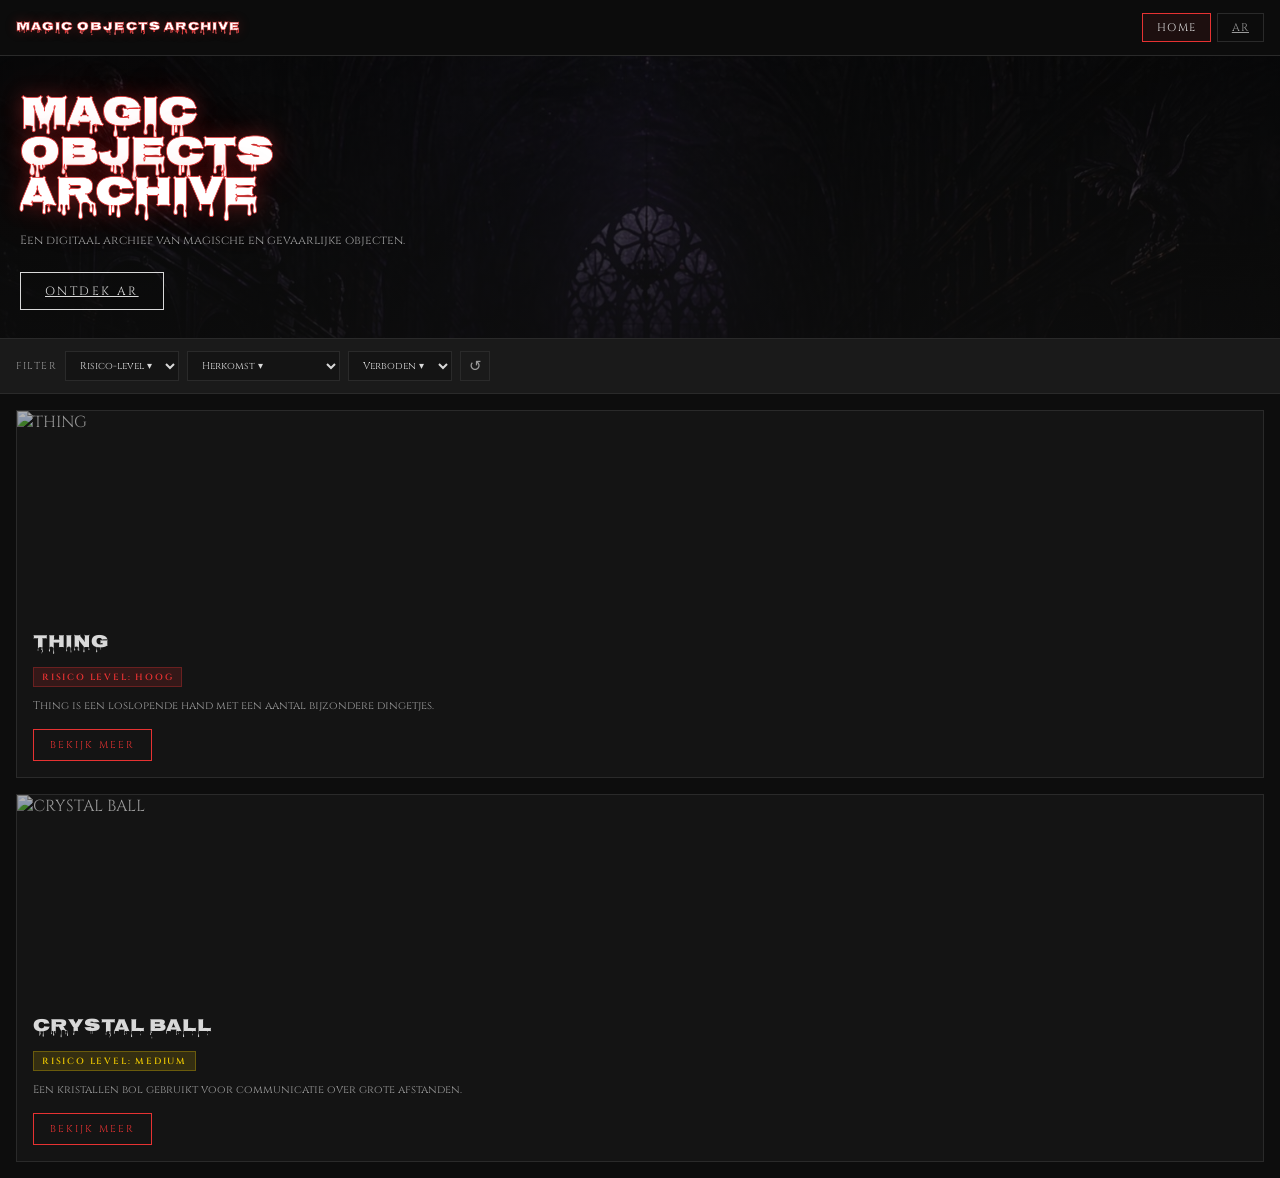
==== commit 64de4521: "213" ====
--- a/index.html
+++ b/index.html
@@ -24,7 +24,7 @@
   <div class="hero">
     <h1 class="hero-titel">MAGIC<br>OBJECTS<br>ARCHIVE</h1>
     <p class="hero-tekst">Een digitaal archief van magische en gevaarlijke objecten.</p>
-    <a href="ar.html" class="knop-rood">✦ ONTDEK AR</a>
+    <a href="ar.html" class="knop-rood">ONTDEK AR</a>
   </div>
 
   <div class="filter-balk">
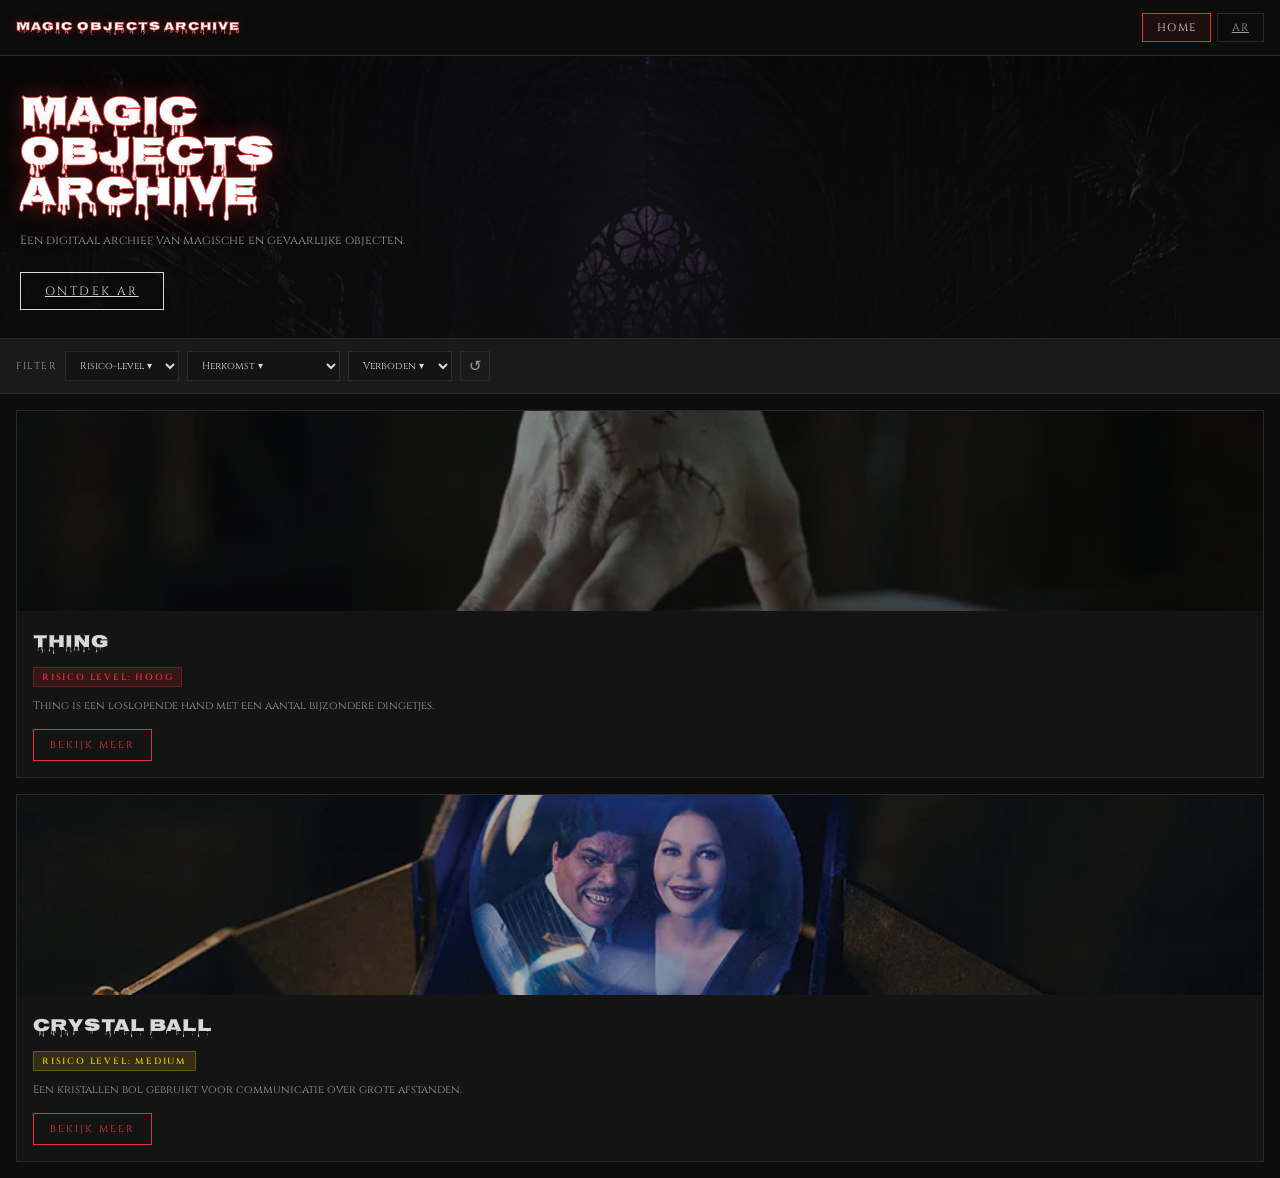
==== commit fbe69365: "te213" ====
--- a/index.html
+++ b/index.html
@@ -67,7 +67,7 @@
 <div class="modal-achtergrond" id="fout-modal" onclick="modalSluiten(event)">
   <div class="modal-box">
     <div class="modal-hoofd">
-      <span class="modal-hoofd-tekst">⚠ Er is een fout opgetreden!</span>
+      <span class="modal-hoofd-tekst">Er is een fout opgetreden!</span>
       <button class="modal-sluit" onclick="closeModal()">✕</button>
     </div>
     <div class="modal-inhoud" id="modal-tekst">
--- a/style.css
+++ b/style.css
@@ -4,7 +4,7 @@
   --donkergrijs: #1A1A1A;
   --kaartkleur: #141414;
   --tekst: #D9D9D9;
-  --tekst-zacht: #9A9A9A;
+  --tekst-alt: #9A9A9A;
   --rood: #E63232;
   --paars: #9561D0;
   --goud: #E6C200;
@@ -59,7 +59,7 @@
 .nav-knop {
   background: none;
   border: 1px solid var(--rand);
-  color: var(--tekst-zacht);
+  color: var(--tekst-alt);
   font-family: 'Cinzel', serif;
   font-size: 11px;
   letter-spacing: 0.1em;
@@ -91,7 +91,7 @@
   padding: 40px 20px 28px;
   position: relative;
   overflow: hidden;
-  background-image: url('[data-uri]');
+  background-image: url('img/hero-banner-image.png');
   background-size: cover;
   background-position: center top;
 }
@@ -128,7 +128,7 @@
 
 .hero-tekst {
   font-size: 12px;
-  color: var(--tekst-zacht);
+  color: var(--tekst-alt);
   margin-top: 14px;
   line-height: 1.7;
 }
@@ -167,7 +167,7 @@
 .filter-label {
   font-size: 10px;
   letter-spacing: 0.15em;
-  color: var(--tekst-zacht);
+  color: var(--tekst-alt);
   text-transform: uppercase;
   white-space: nowrap;
   flex-shrink: 0;
@@ -188,7 +188,7 @@
 .filter-reset {
   background: none;
   border: 1px solid var(--rand);
-  color: var(--tekst-zacht);
+  color: var(--tekst-alt);
   font-size: 15px;
   width: 30px;
   height: 30px;
@@ -274,7 +274,7 @@
 
 .kaart-beschrijving {
   font-size: 11px;
-  color: var(--tekst-zacht);
+  color: var(--tekst-alt);
   margin-top: 10px;
   line-height: 1.6;
 }
@@ -303,7 +303,7 @@
   align-items: center;
   gap: 8px;
   padding: 16px;
-  color: var(--tekst-zacht);
+  color: var(--tekst-alt);
   font-size: 11px;
   letter-spacing: 0.15em;
   text-transform: uppercase;
@@ -340,7 +340,7 @@
 
 .detail-tekst {
   font-size: 12px;
-  color: var(--tekst-zacht);
+  color: var(--tekst-alt);
   line-height: 1.8;
   margin-top: 14px;
 }
@@ -362,7 +362,7 @@
 
 .sectie-inhoud {
   font-size: 12px;
-  color: var(--tekst-zacht);
+  color: var(--tekst-alt);
   line-height: 1.7;
 }
 
@@ -385,7 +385,7 @@
 
 .incident-tekst {
   font-size: 11px;
-  color: var(--tekst-zacht);
+  color: var(--tekst-alt);
   line-height: 1.7;
 }
 
@@ -494,7 +494,7 @@
 .modal-inhoud {
   padding: 20px 16px;
   font-size: 12px;
-  color: var(--tekst-zacht);
+  color: var(--tekst-alt);
   line-height: 1.7;
 }
 
@@ -514,7 +514,7 @@
   padding: 12px;
   background: none;
   border: 1px solid var(--rand);
-  color: var(--tekst-zacht);
+  color: var(--tekst-alt);
   font-family: 'Cinzel', serif;
   font-size: 11px;
   letter-spacing: 0.15em;
@@ -541,18 +541,6 @@
 #ar-overlay .ar-status {
   pointer-events: auto;
 }
-
-/* Hoekjes */
-.hoek {
-  position: absolute;
-  width: 28px;
-  height: 28px;
-}
-
-.hoek.lo { top: 70px; left: 16px; border-top: 2px solid rgba(230,50,50,0.7); border-left: 2px solid rgba(230,50,50,0.7); }
-.hoek.ro { top: 70px; right: 16px; border-top: 2px solid rgba(230,50,50,0.7); border-right: 2px solid rgba(230,50,50,0.7); }
-.hoek.lo2 { bottom: 16px; left: 16px; border-bottom: 2px solid rgba(230,50,50,0.7); border-left: 2px solid rgba(230,50,50,0.7); }
-.hoek.ro2 { bottom: 16px; right: 16px; border-bottom: 2px solid rgba(230,50,50,0.7); border-right: 2px solid rgba(230,50,50,0.7); }
 
 /* AR status label */
 .ar-status {
@@ -589,7 +577,7 @@
   font-size: 10px;
   letter-spacing: 0.15em;
   text-transform: uppercase;
-  color: var(--tekst-zacht);
+  color: var(--tekst-alt);
   text-align: center;
   white-space: nowrap;
   pointer-events: none;
@@ -652,13 +640,13 @@
   font-size: 9px;
   letter-spacing: 0.2em;
   text-transform: uppercase;
-  color: var(--tekst-zacht);
+  color: var(--tekst-alt);
   margin-top: 2px;
 }
 
 .ar-beschrijving {
   font-size: 11px;
-  color: var(--tekst-zacht);
+  color: var(--tekst-alt);
   line-height: 1.7;
   margin-top: 10px;
 }
@@ -679,7 +667,7 @@
 
 .ar-detail-waarde {
   font-size: 11px;
-  color: var(--tekst-zacht);
+  color: var(--tekst-alt);
 }
 
 .ar-incident-blok {
@@ -699,7 +687,7 @@
 
 .ar-incident-tekst {
   font-size: 10px;
-  color: var(--tekst-zacht);
+  color: var(--tekst-alt);
   line-height: 1.6;
 }
 
@@ -709,7 +697,7 @@
   top: 12px; right: 12px;
   background: none;
   border: 1px solid var(--rand);
-  color: var(--tekst-zacht);
+  color: var(--tekst-alt);
   font-size: 14px;
   width: 28px; height: 28px;
   cursor: pointer;
